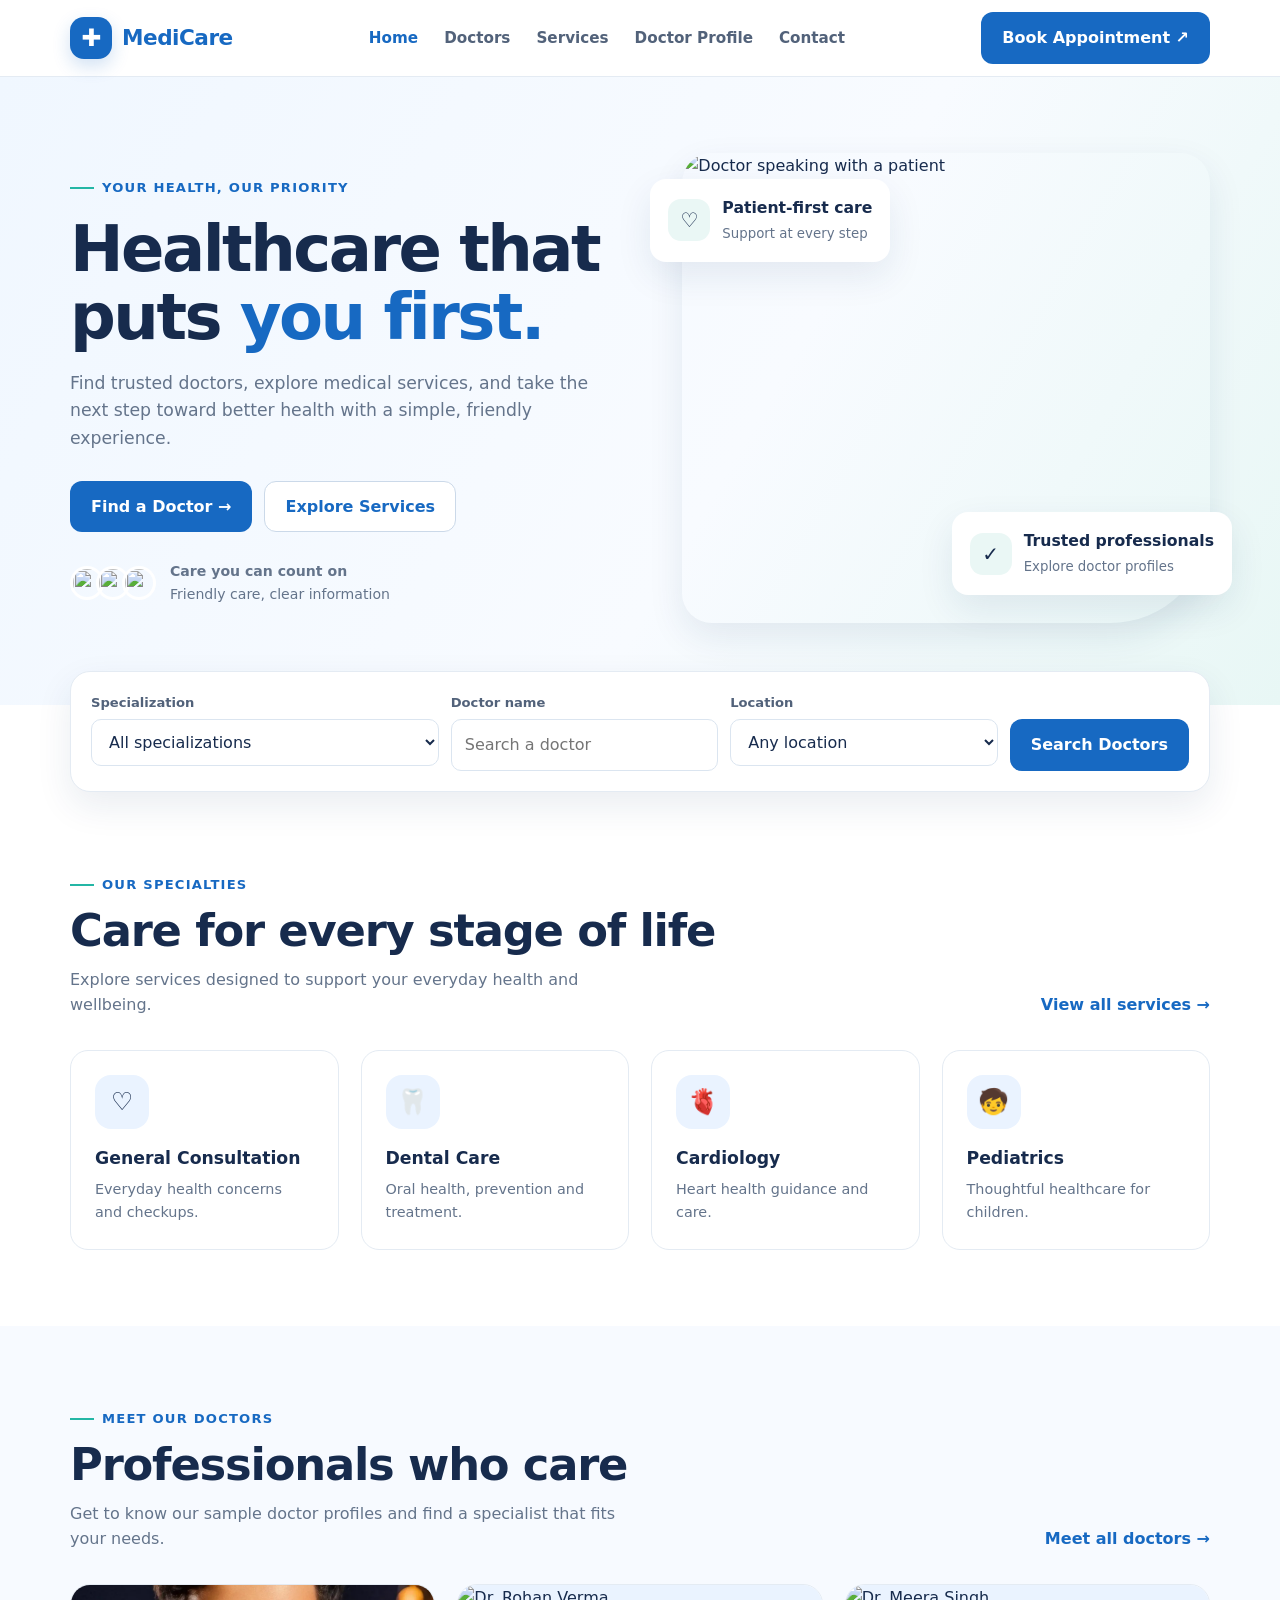
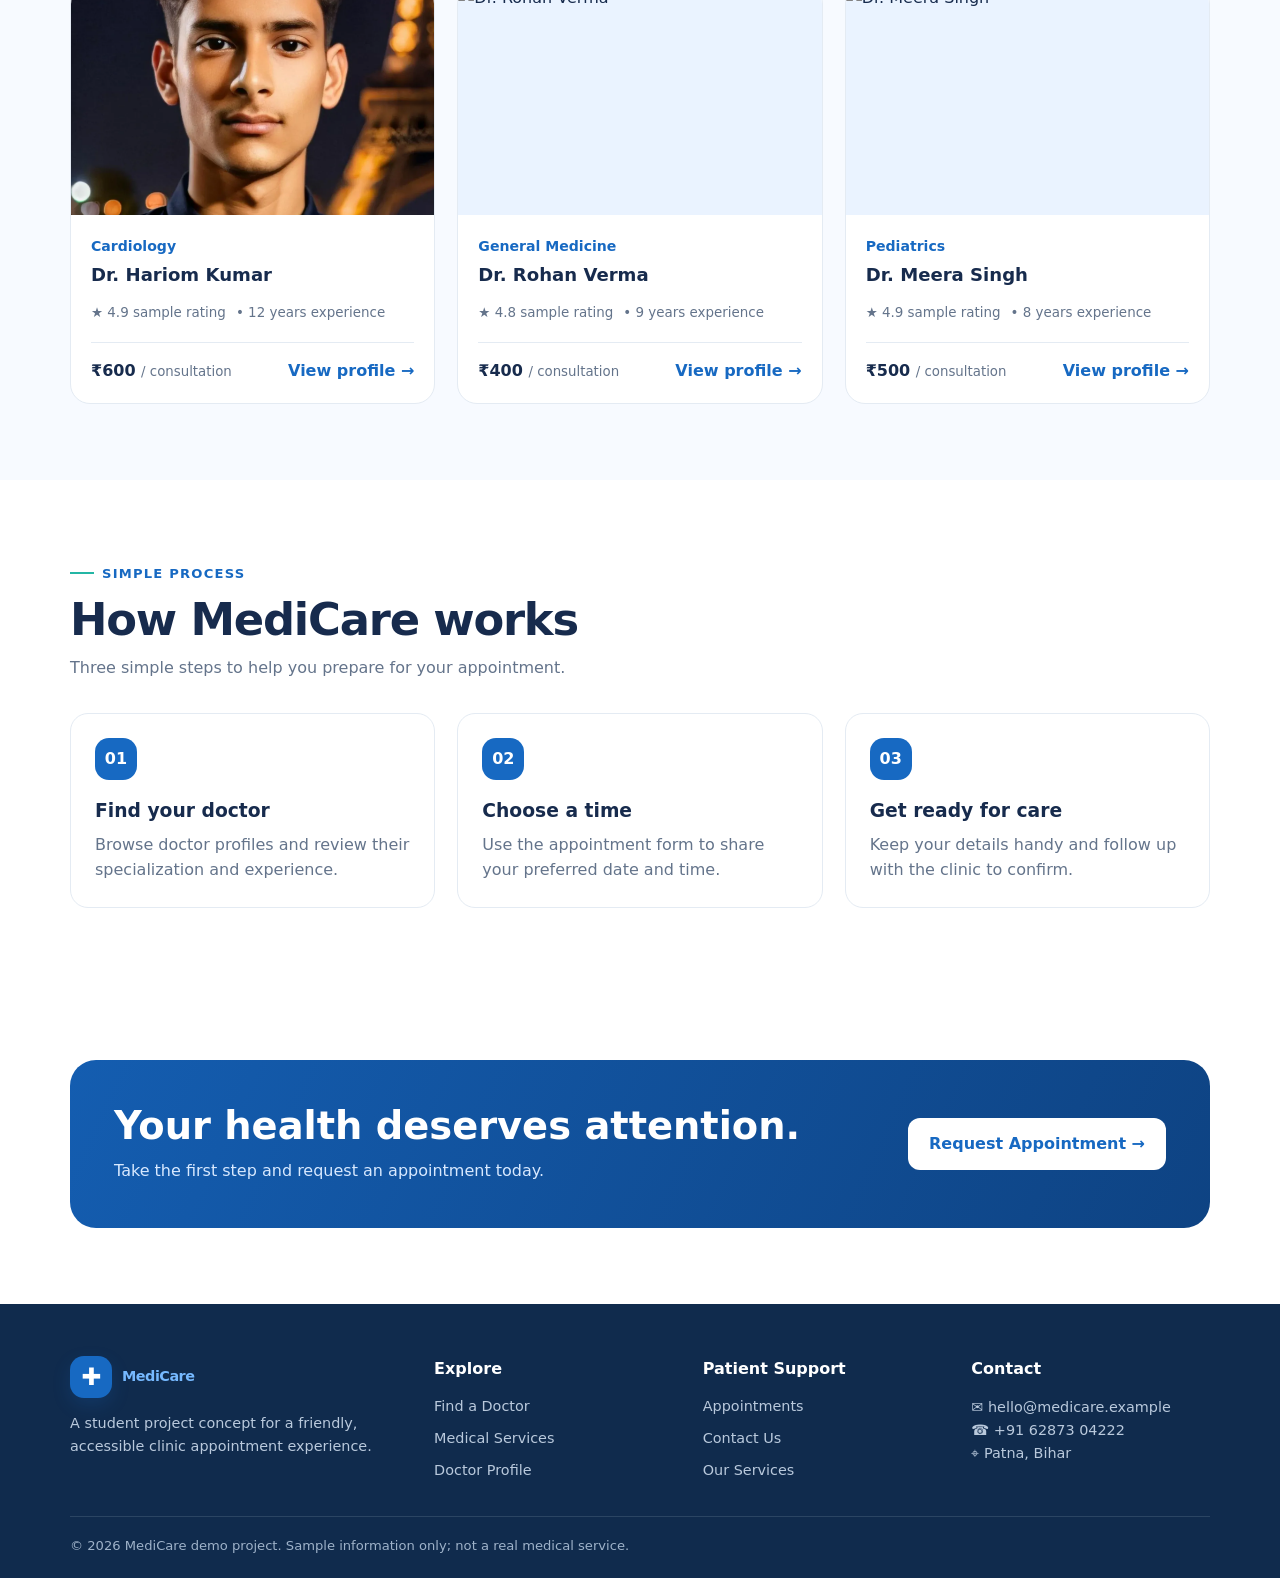
==== index.html @ 954adf55 "second update" ====
<!doctype html>
<html lang="en">
<head>
    <meta charset="utf-8">
    <meta name="viewport" content="width=device-width, initial-scale=1">
    <meta name="description" content="MediCare clinic appointment portal demo">
    <title>MediCare | Find trusted doctors</title>
    <link rel="stylesheet" href="./style.css">
</head>
<body>
    <header class="site-header">
        <div class="container nav">
            <a class="brand" href="./index.html">
                <span class="brand-mark" aria-hidden="true">✚</span>
                <span>MediCare</span>
            </a>
            <nav class="nav-links" aria-label="Main navigation">
                <a class="active" href="./index.html" aria-current="page">Home</a>
                <a href="./doctors.html">Doctors</a>
                <a href="./services.html">Services</a>
                <a href="./doctor-profile.html">Doctor Profile</a>
                <a href="./appointment.html">Contact</a>
            </nav>
            <a class="btn" href="./appointment.html">Book Appointment ↗</a>
        </div>
    </header>

    <main>
        <section class="hero" aria-labelledby="hero-title">
            <div class="container hero-grid">
                <div>
                    <span class="eyebrow">Your health, our priority</span>
                    <h1 id="hero-title">Healthcare that puts <span>you first.</span></h1>
                    <p class="lead">Find trusted doctors, explore medical services, and take the next step toward better health with a simple, friendly experience.</p>
                    <div class="hero-actions">
                        <a class="btn" href="./doctors.html">Find a Doctor →</a>
                        <a class="btn btn-outline" href="./services.html">Explore Services</a>
                    </div>
                    <div class="trust-row">
                        <div class="avatars" aria-hidden="true">
                            <img src="https://images.unsplash.com/photo-1559839734-2b71ea197ec2?w=100" alt="">
                            <img src="https://images.unsplash.com/photo-1612349317150-e413f6a5b16d?w=100" alt="">
                            <img src="https://images.unsplash.com/photo-1594824476967-48c8b964273f?w=100" alt="">
                        </div>
                        <span><strong>Care you can count on</strong><br>Friendly care, clear information</span>
                    </div>
                </div>

                <div class="hero-visual">
                    <img class="hero-photo" src="https://images.unsplash.com/photo-1551076805-e1869033e561?w=1000" alt="Doctor speaking with a patient">
                    <div class="float-card top">
                        <span class="float-icon" aria-hidden="true">♡</span>
                        <div>
                            <strong>Patient-first care</strong>
                            <small>Support at every step</small>
                        </div>
                    </div>
                    <div class="float-card bottom">
                        <span class="float-icon" aria-hidden="true">✓</span>
                        <div>
                            <strong>Trusted professionals</strong>
                            <small>Explore doctor profiles</small>
                        </div>
                    </div>
                </div>
            </div>
        </section>

        <section class="container search-panel" aria-label="Find a doctor">
            <form class="search-box" action="./doctors.html" method="get">
                <div class="field">
                    <label for="speciality">Specialization</label>
                    <select id="speciality" name="speciality">
                        <option value="">All specializations</option>
                        <option value="cardiology">Cardiology</option>
                        <option value="dermatology">Dermatology</option>
                        <option value="pediatrics">Pediatrics</option>
                        <option value="dental-care">Dental Care</option>
                    </select>
                </div>
                <div class="field">
                    <label for="doctor">Doctor name</label>
                    <input id="doctor" name="doctor" type="search" placeholder="Search a doctor" autocomplete="name">
                </div>
                <div class="field">
                    <label for="location">Location</label>
                    <select id="location" name="location">
                        <option value="">Any location</option>
                        <option value="patna">Patna</option>
                        <option value="delhi">Delhi</option>
                        <option value="ranchi">Ranchi</option>
                    </select>
                </div>
                <button class="btn" type="submit">Search Doctors</button>
            </form>
        </section>

        <section class="section" aria-labelledby="specialties-title">
            <div class="container">
                <div class="section-head">
                    <div>
                        <span class="eyebrow">Our specialties</span>
                        <h2 id="specialties-title">Care for every stage of life</h2>
                        <p>Explore services designed to support your everyday health and wellbeing.</p>
                    </div>
                    <a class="text-link" href="./services.html">View all services →</a>
                </div>
                <div class="grid grid-4">
                    <a class="specialty" href="./services.html">
                        <div class="specialty-icon" aria-hidden="true">♡</div>
                        <h3>General Consultation</h3>
                        <p>Everyday health concerns and checkups.</p>
                    </a>
                    <a class="specialty" href="./services.html">
                        <div class="specialty-icon" aria-hidden="true">🦷</div>
                        <h3>Dental Care</h3>
                        <p>Oral health, prevention and treatment.</p>
                    </a>
                    <a class="specialty" href="./services.html">
                        <div class="specialty-icon" aria-hidden="true">🫀</div>
                        <h3>Cardiology</h3>
                        <p>Heart health guidance and care.</p>
                    </a>
                    <a class="specialty" href="./services.html">
                        <div class="specialty-icon" aria-hidden="true">🧒</div>
                        <h3>Pediatrics</h3>
                        <p>Thoughtful healthcare for children.</p>
                    </a>
                </div>
            </div>
        </section>

        <section class="section section-soft" aria-labelledby="doctors-title">
            <div class="container">
                <div class="section-head">
                    <div>
                        <span class="eyebrow">Meet our doctors</span>
                        <h2 id="doctors-title">Professionals who care</h2>
                        <p>Get to know our sample doctor profiles and find a specialist that fits your needs.</p>
                    </div>
                    <a class="text-link" href="./doctors.html">Meet all doctors →</a>
                </div>
                <div class="grid grid-3">
                    <article class="doctor-card">
                        <img class="doctor-photo" src="./hariom.png" alt="Dr. Hariom Kumar" loading="lazy">
                        <div class="doctor-info">
                            <span class="specialty-name">Cardiology</span>
                            <h3>Dr. Hariom Kumar</h3>
                            <div class="doctor-meta"><span>★ 4.9 sample rating</span><span>• 12 years experience</span></div>
                            <div class="doctor-bottom">
                                <span class="price">₹600 <small>/ consultation</small></span>
                                <a class="text-link" href="./doctor-profile.html">View profile →</a>
                            </div>
                        </div>
                    </article>
                    <article class="doctor-card">
                        <img class="doctor-photo" src="https://images.unsplash.com/photo-1612349317150-e413f6a5b16d?w=700" alt="Dr. Rohan Verma" loading="lazy">
                        <div class="doctor-info">
                            <span class="specialty-name">General Medicine</span>
                            <h3>Dr. Rohan Verma</h3>
                            <div class="doctor-meta"><span>★ 4.8 sample rating</span><span>• 9 years experience</span></div>
                            <div class="doctor-bottom">
                                <span class="price">₹400 <small>/ consultation</small></span>
                                <a class="text-link" href="./doctor-profile.html">View profile →</a>
                            </div>
                        </div>
                    </article>
                    <article class="doctor-card">
                        <img class="doctor-photo" src="https://images.unsplash.com/photo-1594824476967-48c8b964273f?w=700" alt="Dr. Meera Singh" loading="lazy">
                        <div class="doctor-info">
                            <span class="specialty-name">Pediatrics</span>
                            <h3>Dr. Meera Singh</h3>
                            <div class="doctor-meta"><span>★ 4.9 sample rating</span><span>• 8 years experience</span></div>
                            <div class="doctor-bottom">
                                <span class="price">₹500 <small>/ consultation</small></span>
                                <a class="text-link" href="./doctor-profile.html">View profile →</a>
                            </div>
                        </div>
                    </article>
                </div>
            </div>
        </section>

        <section class="section" aria-labelledby="process-title">
            <div class="container">
                <div class="section-head">
                    <div>
                        <span class="eyebrow">Simple process</span>
                        <h2 id="process-title">How MediCare works</h2>
                        <p>Three simple steps to help you prepare for your appointment.</p>
                    </div>
                </div>
                <div class="steps">
                    <article class="step">
                        <div class="step-num">01</div>
                        <h3>Find your doctor</h3>
                        <p>Browse doctor profiles and review their specialization and experience.</p>
                    </article>
                    <article class="step">
                        <div class="step-num">02</div>
                        <h3>Choose a time</h3>
                        <p>Use the appointment form to share your preferred date and time.</p>
                    </article>
                    <article class="step">
                        <div class="step-num">03</div>
                        <h3>Get ready for care</h3>
                        <p>Keep your details handy and follow up with the clinic to confirm.</p>
                    </article>
                </div>
            </div>
        </section>

        <section class="section" aria-labelledby="cta-title">
            <div class="container">
                <div class="cta">
                    <div>
                        <h2 id="cta-title">Your health deserves attention.</h2>
                        <p>Take the first step and request an appointment today.</p>
                    </div>
                    <a class="btn" href="./appointment.html">Request Appointment →</a>
                </div>
            </div>
        </section>
    </main>

    <footer class="footer">
        <div class="container">
            <div class="footer-grid">
                <div>
                    <a class="brand" href="./index.html">
                        <span class="brand-mark" aria-hidden="true">✚</span>
                        <span>MediCare</span>
                    </a>
                    <p>A student project concept for a friendly, accessible clinic appointment experience.</p>
                </div>
                <div>
                    <h4>Explore</h4>
                    <div class="footer-links">
                        <a href="./doctors.html">Find a Doctor</a>
                        <a href="./services.html">Medical Services</a>
                        <a href="./doctor-profile.html">Doctor Profile</a>
                    </div>
                </div>
                <div>
                    <h4>Patient Support</h4>
                    <div class="footer-links">
                        <a href="./appointment.html">Appointments</a>
                        <a href="./appointment.html">Contact Us</a>
                        <a href="./services.html">Our Services</a>
                    </div>
                </div>
                <div>
                    <h4>Contact</h4>
                    <p>✉ hello@medicare.example<br>☎ +91 62873 04222<br>⌖ Patna, Bihar</p>
                </div>
            </div>
            <div class="copyright">© 2026 MediCare demo project. Sample information only; not a real medical service.</div>
        </div>
    </footer>
</body>
</html>
---- style.css ----
:root {
    --primary: #1769c2;
    --primary-dark: #0c4385;
    --mint: #eaf7f5;
    --ink: #172b4d;
    --muted: #64748b;
    --line: #e4ebf3;
    --bg: #f7faff;
    --white: #fff;
    --shadow: 0 14px 36px rgba(23, 55, 95, .09);
    --radius: 20px;
}

* {
    box-sizing: border-box;
}

html {
    scroll-behavior: smooth;
}

body {
    margin: 0;
    font-family: Inter, ui-sans-serif, system-ui, -apple-system, BlinkMacSystemFont, "Segoe UI", sans-serif;
    color: var(--ink);
    background: #fff;
    line-height: 1.6;
}

img {
    max-width: 100%;
    display: block;
}

a {
    color: inherit;
    text-decoration: none;
}

button,
input,
select,
textarea {
    font: inherit;
}

:focus-visible {
    outline: 3px solid #1769c2;
    outline-offset: 3px;
}

.container {
    width: min(1140px, 92%);
    margin: auto;
}

/* Header and navigation */

.site-header {
    position: sticky;
    top: 0;
    z-index: 10;
    background: rgba(255, 255, 255, .96);
    border-bottom: 1px solid var(--line);
    backdrop-filter: blur(12px);
}

.nav {
    min-height: 76px;
    display: flex;
    align-items: center;
    justify-content: space-between;
    gap: 24px;
}

.brand {
    display: flex;
    align-items: center;
    gap: 10px;
    font-weight: 850;
    font-size: 1.35rem;
    letter-spacing: -.5px;
}

.brand-mark {
    display: grid;
    place-items: center;
    width: 42px;
    height: 42px;
    border-radius: 14px;
    background: var(--primary);
    color: #fff;
    font-size: 1.5rem;
    box-shadow: 0 7px 18px #1769c233;
}

.brand span:last-child {
    color: var(--primary);
}

.nav-links {
    display: flex;
    align-items: center;
    gap: 26px;
    color: #52627a;
    font-size: .95rem;
    font-weight: 600;
}

.nav-links a:hover,
.nav-links a.active {
    color: var(--primary);
}

.menu-note {
    display: none;
}

/* Buttons and links */

.btn {
    display: inline-flex;
    align-items: center;
    justify-content: center;
    gap: 8px;
    padding: 12px 20px;
    border: 1px solid transparent;
    border-radius: 12px;
    background: var(--primary);
    color: white;
    font-weight: 750;
    cursor: pointer;
    transition: transform .2s, background .2s, box-shadow .2s;
}

.btn:hover {
    background: var(--primary-dark);
    transform: translateY(-2px);
    box-shadow: 0 9px 20px #1769c22b;
}

.btn-outline {
    background: #fff;
    border-color: #cbd9e9;
    color: var(--primary);
}

.btn-outline:hover {
    color: #fff;
}

.text-link {
    color: var(--primary);
    font-weight: 800;
}

/* Hero sections */

.hero {
    background: linear-gradient(120deg, #f0f7ff 0%, #f8fbff 58%, #e8f7f5 100%);
    overflow: hidden;
}

.hero-grid {
    display: grid;
    grid-template-columns: 1.03fr .97fr;
    align-items: center;
    gap: 52px;
    padding: 76px 0 82px;
}

.eyebrow {
    display: inline-flex;
    align-items: center;
    gap: 8px;
    color: var(--primary);
    font-size: .82rem;
    font-weight: 800;
    letter-spacing: 1.2px;
    text-transform: uppercase;
}

.eyebrow::before {
    content: "";
    width: 24px;
    height: 2px;
    background: #24b6a5;
}

.hero h1 {
    font-size: clamp(2.6rem, 5vw, 4.6rem);
    line-height: 1.06;
    letter-spacing: -2.5px;
    margin: 18px 0;
}

.hero h1 span {
    color: var(--primary);
}

.lead {
    font-size: 1.08rem;
    color: var(--muted);
    max-width: 570px;
}

.hero-actions {
    display: flex;
    flex-wrap: wrap;
    gap: 12px;
    margin: 28px 0;
}

.trust-row {
    display: flex;
    align-items: center;
    gap: 14px;
    color: var(--muted);
    font-size: .88rem;
    margin-top: 26px;
}

.avatars {
    display: flex;
}

.avatars img {
    width: 34px;
    height: 34px;
    object-fit: cover;
    border-radius: 50%;
    border: 3px solid #fff;
    margin-left: -8px;
}

.avatars img:first-child {
    margin-left: 0;
}

.hero-visual {
    position: relative;
}

.hero-photo {
    width: 100%;
    height: 470px;
    object-fit: cover;
    object-position: center;
    border-radius: 30px 30px 100px 30px;
    box-shadow: var(--shadow);
}

.float-card {
    position: absolute;
    background: #fff;
    padding: 16px 18px;
    border-radius: 16px;
    box-shadow: var(--shadow);
    display: flex;
    gap: 12px;
    align-items: center;
}

.float-card.top {
    top: 26px;
    left: -32px;
}

.float-card.bottom {
    right: -22px;
    bottom: 28px;
}

.float-icon {
    width: 42px;
    height: 42px;
    display: grid;
    place-items: center;
    border-radius: 13px;
    background: var(--mint);
    font-size: 1.25rem;
}

.float-card strong {
    display: block;
    font-size: .98rem;
}

.float-card small {
    color: var(--muted);
}

/* Sections and headings */

.section {
    padding: 76px 0;
}

.section-soft {
    background: var(--bg);
}

.section-head {
    display: flex;
    justify-content: space-between;
    align-items: end;
    gap: 24px;
    margin-bottom: 32px;
}

.section-head h2,
.page-hero h1 {
    font-size: clamp(2rem, 3.5vw, 3rem);
    line-height: 1.15;
    letter-spacing: -1.2px;
    margin: 10px 0;
}

.section-head p {
    color: var(--muted);
    max-width: 560px;
    margin: 0;
}

.page-hero {
    background: linear-gradient(120deg, #f0f7ff, #f3fbfa);
    padding: 60px 0;
}

.page-hero p {
    color: var(--muted);
    max-width: 650px;
    margin: 0;
}

.breadcrumb {
    font-size: .85rem;
    color: var(--muted);
    margin-bottom: 12px;
}

/* Search panel */

.search-panel {
    position: relative;
    margin-top: -34px;
    z-index: 2;
}

.search-box {
    display: grid;
    grid-template-columns: 1.3fr 1fr 1fr auto;
    gap: 12px;
    background: #fff;
    padding: 20px;
    border: 1px solid var(--line);
    border-radius: 20px;
    box-shadow: var(--shadow);
}

.field {
    display: flex;
    flex-direction: column;
    gap: 6px;
}

.field label {
    font-size: .82rem;
    font-weight: 750;
    color: #52627a;
}

.field input,
.field select,
.field textarea {
    width: 100%;
    border: 1px solid #dbe5f0;
    border-radius: 10px;
    padding: 12px 13px;
    color: var(--ink);
    background: #fff;
    outline: none;
}

.field input:focus,
.field select:focus,
.field textarea:focus {
    border-color: var(--primary);
    box-shadow: 0 0 0 3px #1769c218;
}

.search-box .btn {
    align-self: end;
    min-height: 47px;
}

/* Doctor and service filters */

.filter-row {
    display: flex;
    flex-wrap: wrap;
    gap: 12px;
    align-items: center;
    margin-bottom: 28px;
}

.filter-row input,
.filter-row select {
    padding: 11px 13px;
    border: 1px solid var(--line);
    border-radius: 10px;
    background: #fff;
    min-width: 170px;
}

.filter-row input:focus,
.filter-row select:focus {
    border-color: var(--primary);
    box-shadow: 0 0 0 3px #1769c218;
    outline: none;
}

/* Grids and cards */

.grid {
    display: grid;
    gap: 22px;
}

.grid-3 {
    grid-template-columns: repeat(3, minmax(0, 1fr));
}

.grid-4 {
    grid-template-columns: repeat(4, minmax(0, 1fr));
}

.specialty {
    border: 1px solid var(--line);
    padding: 24px;
    border-radius: 18px;
    transition: .2s;
    background: #fff;
}

.specialty:hover,
.doctor-card:hover {
    transform: translateY(-4px);
    box-shadow: var(--shadow);
    border-color: #c4dafa;
}

.specialty-icon {
    width: 54px;
    height: 54px;
    display: grid;
    place-items: center;
    border-radius: 16px;
    background: #eaf3ff;
    font-size: 1.55rem;
    margin-bottom: 16px;
}

.specialty h3 {
    margin: 0 0 6px;
    font-size: 1.08rem;
}

.specialty p {
    margin: 0;
    color: var(--muted);
    font-size: .9rem;
}

.doctor-card {
    border: 1px solid var(--line);
    border-radius: 20px;
    overflow: hidden;
    background: #fff;
    transition: .2s;
}

.doctor-photo {
    height: 230px;
    width: 100%;
    object-fit: cover;
    background: #eaf3ff;
}

.doctor-info {
    padding: 20px;
}

.doctor-info h2,
.doctor-info h3 {
    margin: 0;
    font-size: 1.13rem;
}

.doctor-info > .specialty-name {
    display: block;
    margin: 0 0 4px;
}

.doctor-info > .form-note {
    margin: 6px 0 0;
}

.doctor-info > .badge {
    margin-bottom: 8px;
}

.specialty-name {
    color: var(--primary);
    font-weight: 750;
    font-size: .88rem;
}

.doctor-meta {
    display: flex;
    flex-wrap: wrap;
    gap: 10px;
    color: var(--muted);
    font-size: .84rem;
    margin: 12px 0 18px;
}

.doctor-bottom {
    display: flex;
    justify-content: space-between;
    align-items: center;
    border-top: 1px solid var(--line);
    padding-top: 15px;
    gap: 8px;
}

.price {
    font-weight: 850;
}

.price small {
    font-weight: 500;
    color: var(--muted);
}

.badge {
    display: inline-flex;
    padding: 5px 9px;
    border-radius: 999px;
    background: #e7f8ef;
    color: #16834a;
    font-size: .75rem;
    font-weight: 800;
}

.service-card {
    border: 1px solid var(--line);
    border-radius: 18px;
    padding: 25px;
    background: #fff;
}

.service-card .specialty-icon {
    margin-bottom: 18px;
}

.service-card p {
    color: var(--muted);
}

/* Steps and call to action */

.steps {
    display: grid;
    grid-template-columns: repeat(3, 1fr);
    gap: 22px;
}

.step {
    padding: 24px;
    border-radius: 18px;
    background: #fff;
    border: 1px solid var(--line);
}

.step-num {
    width: 42px;
    height: 42px;
    border-radius: 14px;
    background: var(--primary);
    color: #fff;
    display: grid;
    place-items: center;
    font-weight: 850;
}

.step h3 {
    margin: 16px 0 6px;
}

.step p {
    margin: 0;
    color: var(--muted);
}

.cta {
    background: linear-gradient(115deg, #145db0, #0e4383);
    border-radius: 26px;
    padding: 44px;
    color: #fff;
    display: flex;
    align-items: center;
    justify-content: space-between;
    gap: 28px;
}

.cta h2 {
    font-size: clamp(1.8rem, 3vw, 2.6rem);
    line-height: 1.15;
    margin: 0 0 10px;
}

.cta p {
    margin: 0;
    color: #d8e9ff;
}

.cta .btn {
    background: #fff;
    color: var(--primary);
    white-space: nowrap;
}

/* Doctor profile */

.profile-layout {
    display: grid;
    grid-template-columns: 1.25fr .75fr;
    gap: 28px;
    align-items: start;
}

.profile-main,
.booking-card,
.content-card {
    border: 1px solid var(--line);
    border-radius: 20px;
    background: #fff;
    padding: 26px;
}

.profile-head {
    display: flex;
    gap: 22px;
    align-items: center;
}

.profile-head img {
    width: 150px;
    height: 160px;
    object-fit: cover;
    border-radius: 18px;
}

.profile-head h2 {
    margin: 0 0 4px;
}

.profile-head p {
    margin: 0;
    color: var(--muted);
}

.detail-list {
    display: grid;
    grid-template-columns: repeat(2, 1fr);
    gap: 14px;
    margin: 24px 0;
}

.detail-item {
    padding: 14px;
    border-radius: 12px;
    background: var(--bg);
}

.detail-item small {
    display: block;
    color: var(--muted);
}

.content-card h3 {
    margin-top: 0;
}

.booking-card h2,
.booking-card h3 {
    margin-top: 0;
}

/* Appointment form and contact details */

.form-card {
    max-width: 850px;
    margin: auto;
    padding: 30px;
    border: 1px solid var(--line);
    border-radius: 22px;
    box-shadow: var(--shadow);
    background: #fff;
    scroll-margin-top: 100px;
}

.form-grid {
    display: grid;
    grid-template-columns: 1fr 1fr;
    gap: 18px;
}

.field.full {
    grid-column: 1 / -1;
}

.field textarea {
    min-height: 125px;
    resize: vertical;
}

.form-note {
    color: var(--muted);
    font-size: .85rem;
}

.contact-grid {
    display: grid;
    grid-template-columns: .8fr 1.2fr;
    gap: 32px;
    align-items: start;
}

.contact-info {
    padding: 30px;
    border-radius: 20px;
    background: #eff7ff;
}

.contact-item {
    display: flex;
    gap: 14px;
    margin: 22px 0;
}

.contact-item span {
    font-size: 1.3rem;
}

.contact-item strong {
    display: block;
}

.contact-item small {
    color: var(--muted);
}

/* Empty state */

.empty-state {
    padding: 32px;
    text-align: center;
    background: var(--bg);
    border-radius: 16px;
    color: var(--muted);
}

/* Footer */

.footer {
    background: #102b4d;
    color: #d8e5f5;
    padding: 52px 0 22px;
}

.footer-grid {
    display: grid;
    grid-template-columns: 1.4fr 1fr 1fr 1fr;
    gap: 30px;
}

.footer .brand {
    color: #fff;
}

.footer .brand span:last-child {
    color: #76b9ff;
}

.footer p,
.footer a {
    color: #b9c9dc;
    font-size: .9rem;
}

.footer h4 {
    color: #fff;
    margin: 0 0 14px;
}

.footer-links {
    display: grid;
    gap: 9px;
}

.copyright {
    border-top: 1px solid #2b4563;
    margin-top: 34px;
    padding-top: 18px;
    font-size: .82rem;
    color: #9eb2c9;
}

/* Tablet layout */

@media (max-width: 900px) {
    .nav-links {
        gap: 14px;
    }

    .nav > .btn {
        display: none;
    }

    .hero-grid {
        gap: 28px;
    }

    .hero-photo {
        height: 390px;
    }

    .grid-4 {
        grid-template-columns: repeat(2, minmax(0, 1fr));
    }

    .search-box {
        grid-template-columns: repeat(2, 1fr);
    }

    .search-box .btn {
        align-self: stretch;
    }

    .footer-grid {
        grid-template-columns: repeat(2, 1fr);
    }
}

/* Mobile layout */

@media (max-width: 640px) {
    .nav {
        min-height: 68px;
        flex-wrap: wrap;
        padding: 12px 0;
    }

    .brand {
        font-size: 1.2rem;
    }

    .nav-links {
        order: 3;
        width: 100%;
        overflow-x: auto;
        gap: 18px;
        padding: 3px 0 8px;
        font-size: .88rem;
    }

    .nav-links a {
        white-space: nowrap;
    }

    .hero-grid {
        grid-template-columns: 1fr;
        padding: 48px 0 64px;
    }

    .hero h1 {
        letter-spacing: -1.5px;
    }

    .hero-visual {
        margin: 10px 12px 0;
    }

    .hero-photo {
        height: 330px;
        border-radius: 22px 22px 70px 22px;
    }

    .float-card.top {
        left: -10px;
        top: 12px;
    }

    .float-card.bottom {
        right: -10px;
        bottom: 12px;
    }

    .section {
        padding: 54px 0;
    }

    .section-head {
        display: block;
    }

    .section-head .text-link {
        display: inline-block;
        margin-top: 14px;
    }

    .search-panel {
        margin-top: -22px;
    }

    .search-box {
        grid-template-columns: 1fr;
        padding: 16px;
    }

    .grid-3,
    .steps {
        grid-template-columns: 1fr;
    }

    .grid-4 {
        grid-template-columns: 1fr;
    }

    .doctor-photo {
        height: 260px;
    }

    .cta {
        padding: 30px;
        display: block;
    }

    .cta .btn {
        margin-top: 20px;
    }

    .profile-layout,
    .contact-grid {
        grid-template-columns: 1fr;
    }

    .profile-head {
        align-items: flex-start;
        gap: 15px;
    }

    .profile-head img {
        width: 110px;
        height: 125px;
    }

    .profile-main,
    .booking-card,
    .content-card {
        padding: 20px;
    }

    .detail-list {
        grid-template-columns: 1fr 1fr;
    }

    .form-card {
        padding: 20px;
    }

    .form-grid {
        grid-template-columns: 1fr;
    }

    .field.full {
        grid-column: auto;
    }

    .footer-grid {
        grid-template-columns: 1fr 1fr;
        gap: 24px;
    }

    .page-hero {
        padding: 44px 0;
    }

    .filter-row > * {
        width: 100%;
    }
}

/* Respect motion preferences */

@media (prefers-reduced-motion: reduce) {
    html {
        scroll-behavior: auto;
    }

    *,
    *::before,
    *::after {
        transition-duration: .01ms !important;
        animation-duration: .01ms !important;
        animation-iteration-count: 1 !important;
    }
}
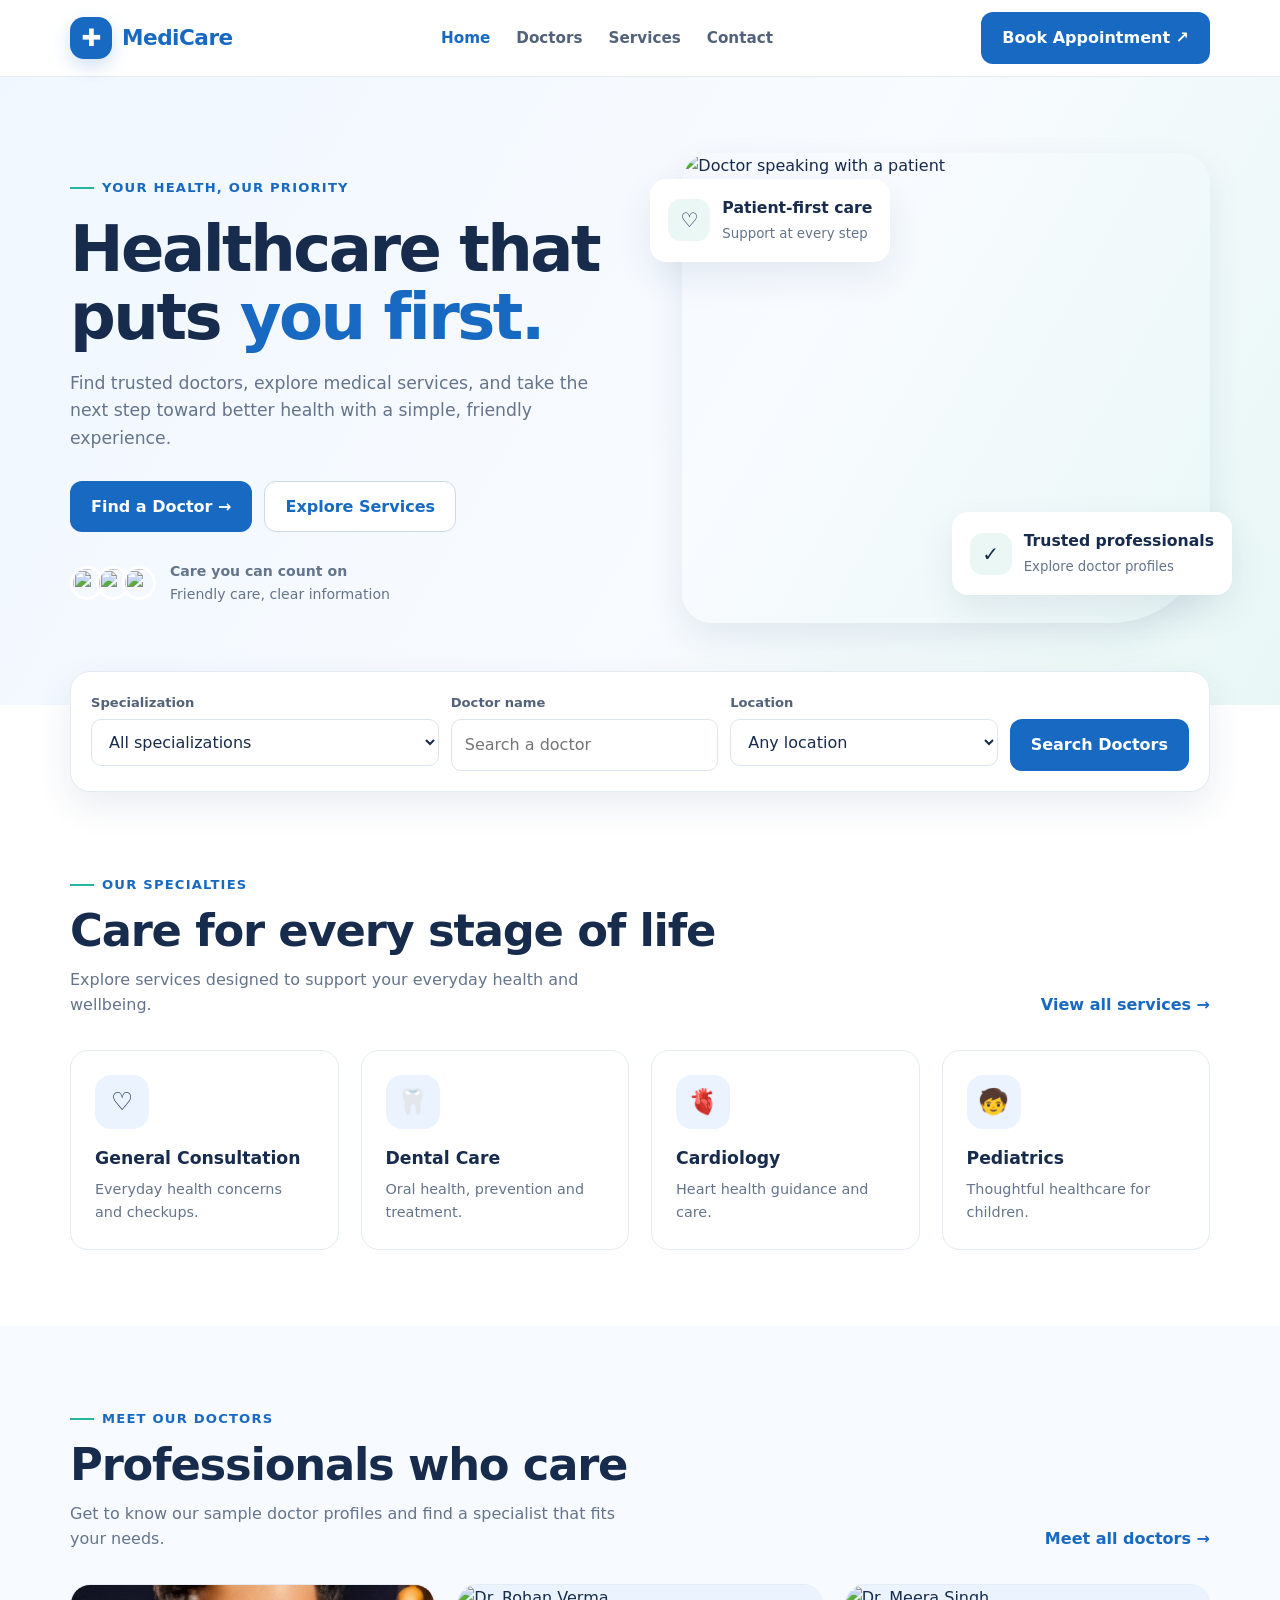
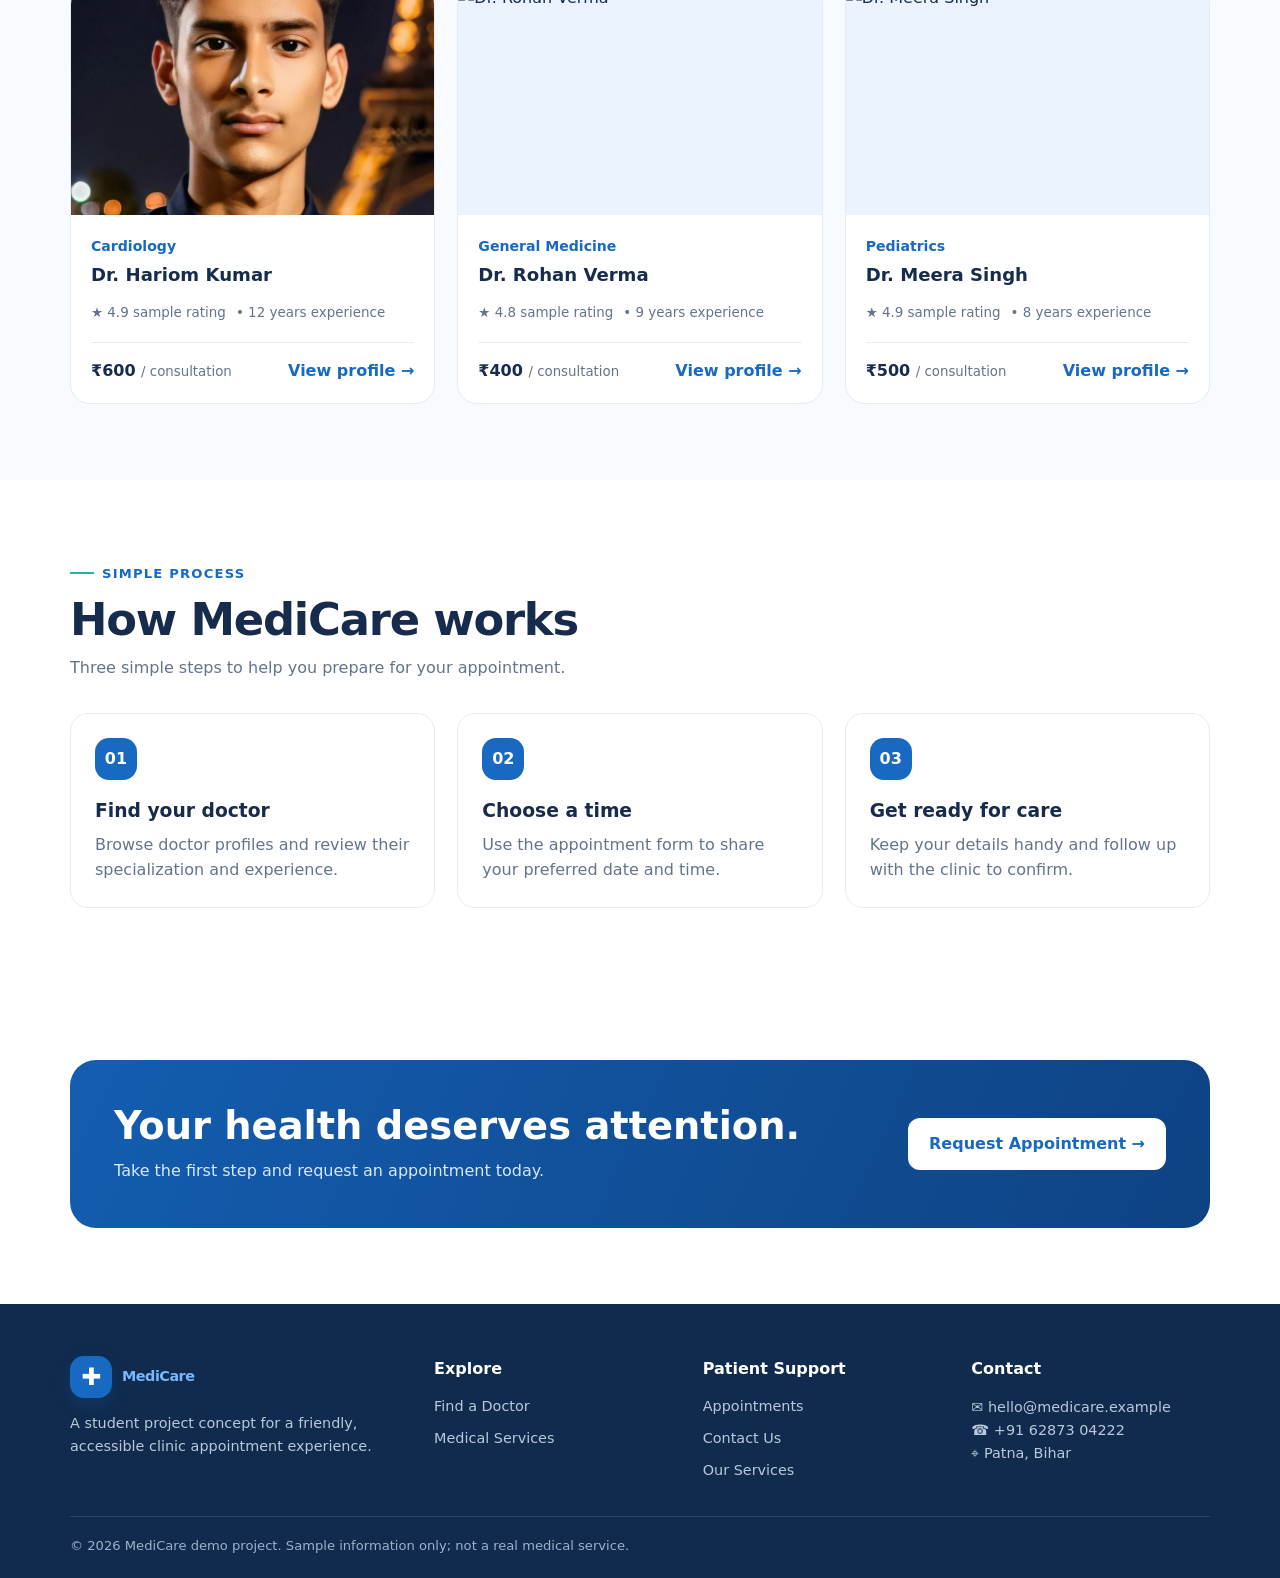
==== commit c405e568: "Improvement On web" ====
--- a/index.html
+++ b/index.html
@@ -18,7 +18,6 @@
                 <a class="active" href="./index.html" aria-current="page">Home</a>
                 <a href="./doctors.html">Doctors</a>
                 <a href="./services.html">Services</a>
-                <a href="./doctor-profile.html">Doctor Profile</a>
                 <a href="./appointment.html">Contact</a>
             </nav>
             <a class="btn" href="./appointment.html">Book Appointment ↗</a>
@@ -149,7 +148,7 @@
                             <div class="doctor-meta"><span>★ 4.9 sample rating</span><span>• 12 years experience</span></div>
                             <div class="doctor-bottom">
                                 <span class="price">₹600 <small>/ consultation</small></span>
-                                <a class="text-link" href="./doctor-profile.html">View profile →</a>
+                                <a class="text-link" href="./doctor-profile.html?doctor=hariom">View profile →</a>
                             </div>
                         </div>
                     </article>
@@ -161,7 +160,7 @@
                             <div class="doctor-meta"><span>★ 4.8 sample rating</span><span>• 9 years experience</span></div>
                             <div class="doctor-bottom">
                                 <span class="price">₹400 <small>/ consultation</small></span>
-                                <a class="text-link" href="./doctor-profile.html">View profile →</a>
+                                <a class="text-link" href="./doctor-profile.html?doctor=rohan">View profile →</a>
                             </div>
                         </div>
                     </article>
@@ -173,7 +172,7 @@
                             <div class="doctor-meta"><span>★ 4.9 sample rating</span><span>• 8 years experience</span></div>
                             <div class="doctor-bottom">
                                 <span class="price">₹500 <small>/ consultation</small></span>
-                                <a class="text-link" href="./doctor-profile.html">View profile →</a>
+                                <a class="text-link" href="./doctor-profile.html?doctor=meera">View profile →</a>
                             </div>
                         </div>
                     </article>
@@ -238,7 +237,6 @@
                     <div class="footer-links">
                         <a href="./doctors.html">Find a Doctor</a>
                         <a href="./services.html">Medical Services</a>
-                        <a href="./doctor-profile.html">Doctor Profile</a>
                     </div>
                 </div>
                 <div>
--- a/style.css
+++ b/style.css
@@ -631,71 +631,176 @@
     white-space: nowrap;
 }
 
-/* Doctor profile */
-
-.profile-layout {
-    display: grid;
-    grid-template-columns: 1.25fr .75fr;
-    gap: 28px;
+/* Doctor directory and profile */
+
+.directory-intro {
+    max-width: 720px;
+}
+
+.directory-grid {
+    margin-top: 30px;
+}
+
+.directory-card .doctor-photo {
+    height: 270px;
+}
+
+.directory-card .doctor-info {
+    padding: 22px;
+}
+
+.profile-hero-wrap {
+    padding: 54px 0;
+    background:
+        radial-gradient(circle at 85% 15%, #dff4f1 0, transparent 30%),
+        linear-gradient(120deg, #f0f7ff, #f8fbff 60%, #effaf8);
+}
+
+.profile-hero {
+    display: grid;
+    grid-template-columns: 220px minmax(0, 1fr) 260px;
+    align-items: center;
+    gap: 34px;
+    padding: 30px;
+    border: 1px solid #ffffff;
+    border-radius: 26px;
+    background: rgba(255, 255, 255, .86);
+    box-shadow: var(--shadow);
+}
+
+.profile-portrait {
+    width: 220px;
+    height: 245px;
+    object-fit: cover;
+    object-position: center top;
+    border-radius: 20px;
+    background: var(--mint);
+}
+
+.profile-identity h1 {
+    margin: 12px 0 4px;
+    font-size: clamp(2rem, 3.5vw, 2.8rem);
+    line-height: 1.12;
+    letter-spacing: -1.3px;
+}
+
+.profile-identity > p {
+    margin: 0;
+    color: var(--muted);
+}
+
+.profile-specialty {
+    color: var(--primary) !important;
+    font-weight: 750;
+}
+
+.profile-rating {
+    margin-top: 14px;
+    color: #64748b;
+    font-size: .9rem;
+}
+
+.profile-rating strong {
+    color: var(--ink);
+}
+
+.profile-actions {
+    display: flex;
+    flex-wrap: wrap;
+    gap: 10px;
+    margin-top: 20px;
+}
+
+.profile-booking {
+    padding: 22px;
+    border: 1px solid var(--line);
+    border-radius: 18px;
+    background: #fff;
+}
+
+.profile-booking .price {
+    display: block;
+    margin: 8px 0 2px;
+    font-size: 1.65rem;
+}
+
+.profile-booking .form-note {
+    margin: 0 0 16px;
+}
+
+.profile-booking .btn {
+    width: 100%;
+}
+
+.profile-body {
+    display: grid;
+    grid-template-columns: minmax(0, 1.5fr) minmax(250px, .7fr);
+    gap: 24px;
     align-items: start;
 }
 
-.profile-main,
-.booking-card,
-.content-card {
+.profile-panel {
+    padding: 26px;
     border: 1px solid var(--line);
     border-radius: 20px;
     background: #fff;
-    padding: 26px;
-}
-
-.profile-head {
-    display: flex;
-    gap: 22px;
-    align-items: center;
-}
-
-.profile-head img {
-    width: 150px;
-    height: 160px;
-    object-fit: cover;
-    border-radius: 18px;
-}
-
-.profile-head h2 {
-    margin: 0 0 4px;
-}
-
-.profile-head p {
+}
+
+.profile-panel + .profile-panel {
+    margin-top: 20px;
+}
+
+.profile-panel h2 {
+    margin: 0 0 12px;
+    font-size: 1.25rem;
+}
+
+.profile-panel p {
     margin: 0;
     color: var(--muted);
 }
 
-.detail-list {
-    display: grid;
-    grid-template-columns: repeat(2, 1fr);
-    gap: 14px;
-    margin: 24px 0;
-}
-
-.detail-item {
-    padding: 14px;
-    border-radius: 12px;
-    background: var(--bg);
-}
-
-.detail-item small {
-    display: block;
-    color: var(--muted);
-}
-
-.content-card h3 {
-    margin-top: 0;
-}
-
-.booking-card h2,
-.booking-card h3 {
-    margin-top: 0;
+.profile-tags {
+    display: flex;
+    flex-wrap: wrap;
+    gap: 9px;
+    margin-top: 16px;
+}
+
+.profile-tag {
+    padding: 7px 11px;
+    border: 1px solid #dceaf8;
+    border-radius: 999px;
+    background: #f5f9ff;
+    color: #355a82;
+    font-size: .86rem;
+    font-weight: 650;
+}
+
+.profile-facts {
+    display: grid;
+    gap: 12px;
+    margin: 0;
+}
+
+.profile-facts div {
+    padding-bottom: 12px;
+    border-bottom: 1px solid var(--line);
+}
+
+.profile-facts div:last-child {
+    padding-bottom: 0;
+    border-bottom: 0;
+}
+
+.profile-facts dt {
+    color: var(--muted);
+    font-size: .82rem;
+}
+
+.profile-facts dd {
+    margin: 3px 0 0;
+    font-weight: 700;
 }
 
 /* Appointment form and contact details */
@@ -952,29 +1057,27 @@
         margin-top: 20px;
     }
 
-    .profile-layout,
+    .profile-hero {
+        grid-template-columns: 170px minmax(0, 1fr);
+    }
+
+    .profile-portrait {
+        width: 170px;
+        height: 200px;
+    }
+
+    .profile-booking {
+        grid-column: 1 / -1;
+    }
+
+    .profile-body,
     .contact-grid {
         grid-template-columns: 1fr;
     }
 
-    .profile-head {
-        align-items: flex-start;
-        gap: 15px;
-    }
-
-    .profile-head img {
-        width: 110px;
-        height: 125px;
-    }
-
-    .profile-main,
-    .booking-card,
-    .content-card {
+    .profile-hero {
+        gap: 18px;
         padding: 20px;
-    }
-
-    .detail-list {
-        grid-template-columns: 1fr 1fr;
     }
 
     .form-card {
@@ -996,6 +1099,28 @@
 
     .page-hero {
         padding: 44px 0;
+    }
+
+    .directory-card .doctor-photo {
+        height: 260px;
+    }
+
+    .profile-hero {
+        grid-template-columns: 1fr;
+    }
+
+    .profile-portrait {
+        width: 100%;
+        height: 300px;
+        object-position: center 30%;
+    }
+
+    .profile-booking {
+        grid-column: auto;
+    }
+
+    .profile-panel {
+        padding: 20px;
     }
 
     .filter-row > * {
